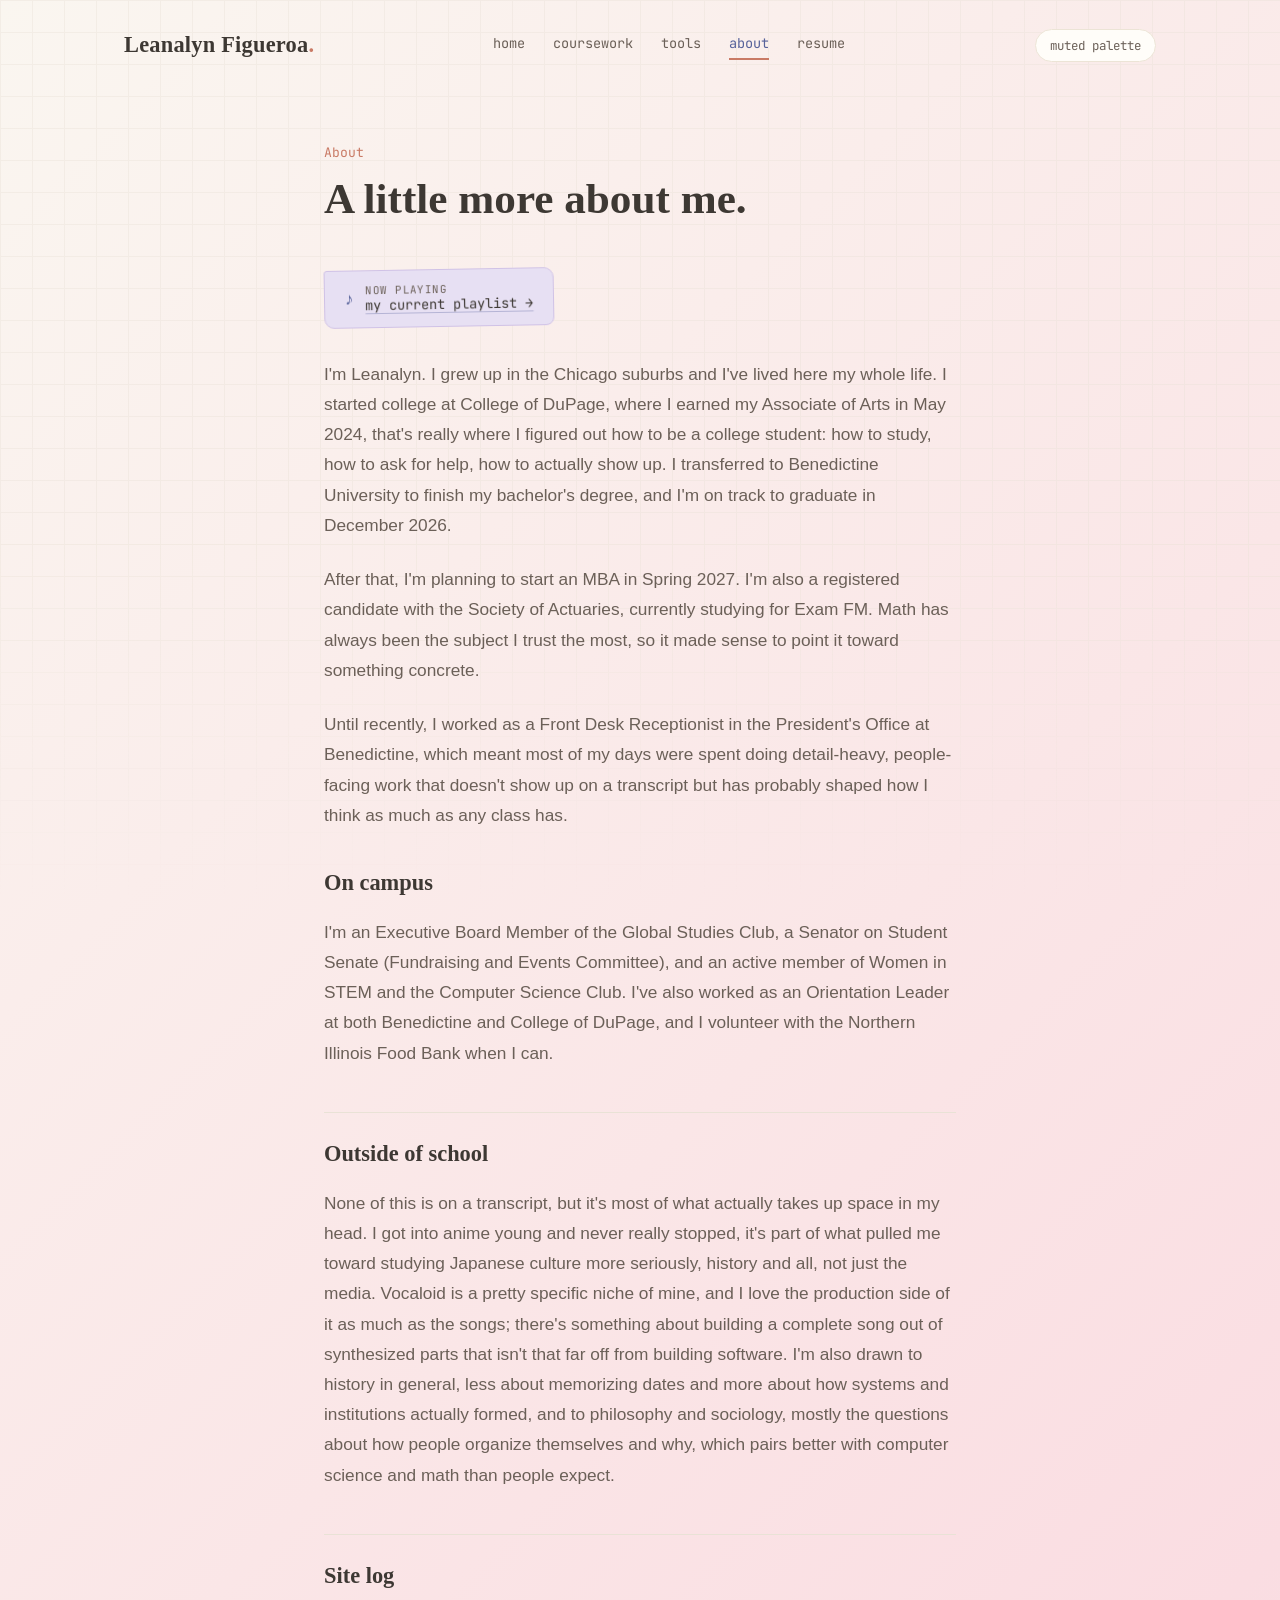
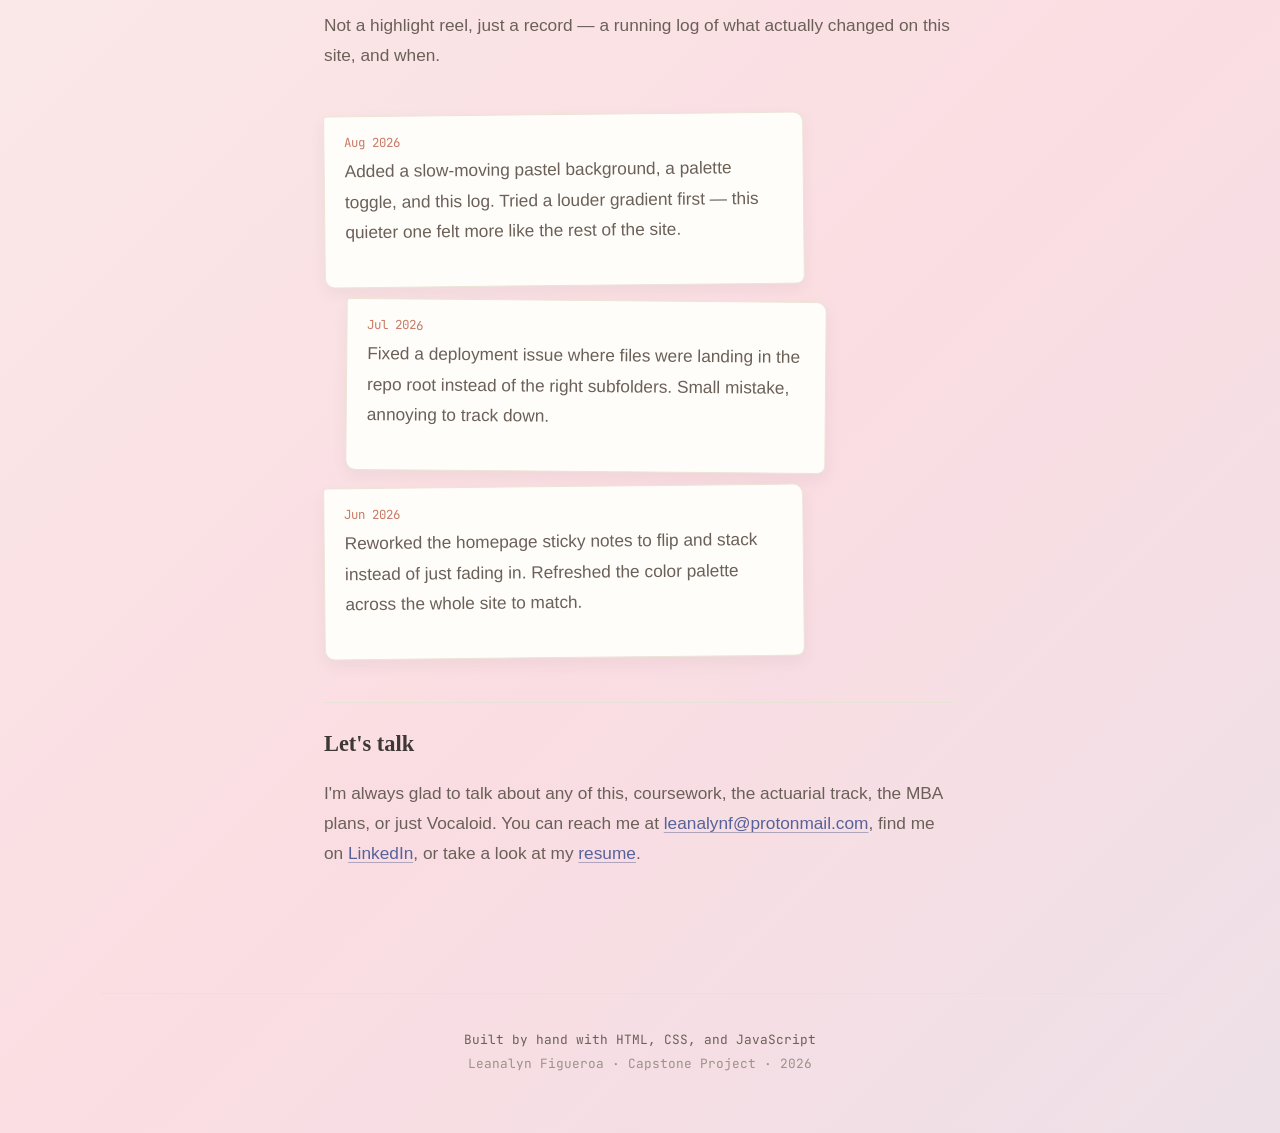
==== about.html @ 500e0f47 "Fix now playing link ID in about.html Updated the now playing link to use a proper ID." ====
<!DOCTYPE html>
<html lang="en">
<head>
<meta charset="UTF-8">
<meta name="viewport" content="width=device-width, initial-scale=1.0">
<title>About — Leanalyn Figueroa</title>
<link rel="preconnect" href="https://fonts.googleapis.com">
<link href="https://fonts.googleapis.com/css2?family=Caveat:wght@500;600;700&family=Kalam:wght@300;400;700&family=JetBrains+Mono:wght@400;500&display=swap" rel="stylesheet">
<link rel="stylesheet" href="css/style.css">
<link rel="stylesheet" href="css/about.css">
</head>
<body>

<div class="paper-grid"></div>

<header class="site-header">
  <a href="index.html" class="brand">Leanalyn Figueroa<span class="brand-dot">.</span></a>
  <nav class="main-nav">
    <a href="index.html">home</a>
    <a href="coursework.html">coursework</a>
    <a href="tools.html">tools</a>
    <a href="about.html" class="active">about</a>
    <a href="resume.html">resume</a>
  </nav>
  <div class="header-controls">
    <button class="theme-toggle" id="theme-toggle" aria-label="Switch color palette">muted palette</button>
    <button class="nav-toggle" aria-label="Open menu">☰</button>
  </div>
</header>

<div class="petal-layer" id="petal-layer" aria-hidden="true"></div>

<main>

  <section class="journal-entry">
    <p class="entry-date">About</p>
    <h1 class="entry-title">A little more about me.</h1>

    <!-- Edit me: point href at a Spotify/YouTube track or playlist link,
         and swap the text inside #now-playing-track -->
    <a class="now-playing" href="#" id="now-playing-link" target="_blank" rel="noopener">
      <span class="np-icon">♪</span>
      <span class="np-text">
        <span class="np-label">now playing</span>
        <span class="np-track" id="now-playing-track">my current playlist →</span>
      </span>
    </a>

    <div class="entry-body">
      <p>
        I'm Leanalyn. I grew up in the Chicago suburbs and I've lived here my
        whole life. I started college at College of DuPage, where I earned
        my Associate of Arts in May 2024, that's really where I figured out
        how to be a college student: how to study, how to ask for help, how
        to actually show up. I transferred to Benedictine University to
        finish my bachelor's degree, and I'm on track to graduate in
        December 2026.
      </p>

      <p>
        After that, I'm planning to start an MBA in Spring 2027. I'm also a
        registered candidate with the Society of Actuaries, currently
        studying for Exam FM. Math has always been the subject I trust the
        most, so it made sense to point it toward something concrete.
      </p>

      <p>
        Until recently, I worked as a Front Desk Receptionist in the
        President's Office at Benedictine, which meant most of my days
        were spent doing detail-heavy, people-facing work that doesn't
        show up on a transcript but has probably shaped how I think as
        much as any class has.
      </p>

      <h2 class="entry-h2">On campus</h2>
      <p>
        I'm an Executive Board Member of the Global Studies Club, a Senator
        on Student Senate (Fundraising and Events Committee), and an active
        member of Women in STEM and the Computer Science Club. I've also
        worked as an Orientation Leader at both Benedictine and College of
        DuPage, and I volunteer with the Northern Illinois Food Bank when I
        can.
      </p>

      <h2 class="entry-h2">Outside of school</h2>
      <p>
        None of this is on a transcript, but it's most of what actually
        takes up space in my head. I got into anime young and never really
        stopped, it's part of what pulled me toward studying Japanese
        culture more seriously, history and all, not just the media.
        Vocaloid is a pretty specific niche of mine, and I love the
        production side of it as much as the songs; there's something
        about building a complete song out of synthesized parts that isn't
        that far off from building software. I'm also drawn to history in
        general, less about memorizing dates and more about how systems and
        institutions actually formed, and to philosophy and sociology,
        mostly the questions about how people organize themselves and why,
        which pairs better with computer science and math than people
        expect.
      </p>

      <h2 class="entry-h2">Site log</h2>
      <p>
        Not a highlight reel, just a record — a running log of what
        actually changed on this site, and when.
      </p>
      <div class="site-log">
        <div class="log-entry">
          <span class="log-date">Aug 2026</span>
          <p class="log-text">Added a slow-moving pastel background, a palette toggle, and this log. Tried a louder gradient first — this quieter one felt more like the rest of the site.</p>
        </div>
        <div class="log-entry">
          <span class="log-date">Jul 2026</span>
          <p class="log-text">Fixed a deployment issue where files were landing in the repo root instead of the right subfolders. Small mistake, annoying to track down.</p>
        </div>
        <div class="log-entry">
          <span class="log-date">Jun 2026</span>
          <p class="log-text">Reworked the homepage sticky notes to flip and stack instead of just fading in. Refreshed the color palette across the whole site to match.</p>
        </div>
      </div>

      <h2 class="entry-h2">Let's talk</h2>
      <p>
        I'm always glad to talk about any of this, coursework, the
        actuarial track, the MBA plans, or just Vocaloid. You can reach me
        at <a href="mailto:leanalynf@protonmail.com">leanalynf@protonmail.com</a>,
        find me on
        <a href="https://linkedin.com/in/leanalyn-figueroa" target="_blank" rel="noopener">LinkedIn</a>,
        or take a look at my <a href="resume.html">resume</a>.
      </p>
    </div>
  </section>

</main>

<footer class="site-footer">
  <p>Built by hand with HTML, CSS, and JavaScript</p>
  <p class="footer-small">Leanalyn Figueroa · Capstone Project · 2026</p>
</footer>

<script src="js/main.js"></script>
</body>
</html>
---- css/style.css ----
/* ============================================
   TOKENS
   ============================================ */
:root {
  --paper: #FAF6F0;
  --ink: #3D3833;
  --ink-soft: #6B6058;
  --indigo: #57629A;
  --indigo-soft: #8893C5;
  --coral: #C97A65;
  --grid-line: #E9E2D6;
  --card-bg: #FFFDF9;
  --card-border: #ECE4D6;

  /* soft sticky-note palette, used on the homepage */
  --sticky-yellow: #FDF1C7;
  --sticky-yellow-border: #EAD89A;
  --sticky-pink: #FADDE2;
  --sticky-pink-border: #EBC0C7;
  --sticky-blue: #D8E7F2;
  --sticky-blue-border: #BBD6E9;
  --sticky-mint: #DCEEDC;
  --sticky-mint-border: #C2DCC0;
  --sticky-lavender: #E7E0F3;
  --sticky-lavender-border: #D0C2E6;

  --font-display: 'Fraunces', Georgia, serif;
  --font-body: 'Karla', sans-serif;
  --font-mono: 'JetBrains Mono', monospace;

  --max-width: 1080px;
}

/* ============================================
   MUTED PALETTE (theme toggle)
   same roles, softer/darker values — everything
   using the tokens above restyles automatically
   ============================================ */
[data-theme="muted"] {
  --paper: #EFE9E0;
  --ink: #34302C;
  --ink-soft: #635C55;
  --grid-line: #DCD3C4;
  --card-bg: #F5F0E8;
  --card-border: #DED4C2;

  --sticky-yellow: #E8DEC0;
  --sticky-yellow-border: #D2C299;
  --sticky-pink: #E0CBD0;
  --sticky-pink-border: #CDB0B6;
  --sticky-blue: #C7D6E0;
  --sticky-blue-border: #ABC1D0;
  --sticky-mint: #C9DCC8;
  --sticky-mint-border: #AECBAD;
  --sticky-lavender: #D6CDE3;
  --sticky-lavender-border: #BFB0D6;
}

* { box-sizing: border-box; }

html {
  scroll-behavior: smooth;
}

body {
  margin: 0;
  color: var(--ink);
  font-family: var(--font-body);
  font-size: 16px;
  line-height: 1.55;
  position: relative;

  /* soft pastel gradient, drifting very slowly */
  background: linear-gradient(135deg,
    var(--paper) 0%,
    var(--sticky-pink) 22%,
    var(--sticky-blue) 48%,
    var(--sticky-mint) 74%,
    var(--paper) 100%);
  background-size: 320% 320%;
  animation: gradient-drift 36s ease infinite;
  transition: background 0.5s ease;
}

@keyframes gradient-drift {
  0%   { background-position: 0% 50%; }
  50%  { background-position: 100% 50%; }
  100% { background-position: 0% 50%; }
}

/* ============================================
   GRID PAPER BACKGROUND
   ============================================ */
.paper-grid {
  position: fixed;
  inset: 0;
  z-index: -1;
  background-image:
    linear-gradient(var(--grid-line) 1px, transparent 1px),
    linear-gradient(90deg, var(--grid-line) 1px, transparent 1px);
  background-size: 32px 32px;
  opacity: 0.4;
  mask-image: linear-gradient(to bottom, black, black 60%, transparent 100%);
  transition: opacity 0.5s ease;
}

/* ============================================
   FLOATING PETALS
   a handful of small drifting marks behind the
   content — purely decorative, css-driven
   ============================================ */
.petal-layer {
  position: fixed;
  inset: 0;
  z-index: -1;
  overflow: hidden;
  pointer-events: none;
}
.petal {
  position: absolute;
  top: -6vh;
  color: var(--coral);
  opacity: 0;
  font-size: 14px;
  animation: petal-fall linear infinite;
  will-change: transform, opacity;
}
@keyframes petal-fall {
  0%   { transform: translateY(0) translateX(0) rotate(0deg); opacity: 0; }
  8%   { opacity: 0.35; }
  92%  { opacity: 0.35; }
  100% { transform: translateY(112vh) translateX(30px) rotate(180deg); opacity: 0; }
}

/* ============================================
   THEME TOGGLE
   ============================================ */
.theme-toggle {
  font-family: var(--font-mono);
  font-size: 0.78rem;
  color: var(--ink-soft);
  background: var(--card-bg);
  border: 1px solid var(--card-border);
  border-radius: 999px;
  padding: 7px 14px;
  cursor: pointer;
  margin-left: 12px;
  transition: transform 0.15s ease, color 0.15s ease, border-color 0.15s ease;
}
.theme-toggle:hover {
  color: var(--indigo);
  border-color: var(--indigo-soft);
  transform: translateY(-1px);
}

/* ============================================
   HEADER / NAV
   ============================================ */
.site-header {
  display: flex;
  align-items: center;
  justify-content: space-between;
  max-width: var(--max-width);
  margin: 0 auto;
  padding: 28px 24px 16px;
}

.brand {
  font-family: var(--font-display);
  font-weight: 700;
  font-size: 1.4rem;
  color: var(--ink);
  text-decoration: none;
  letter-spacing: 0.01em;
}
.brand-dot { color: var(--coral); }

.main-nav {
  display: flex;
  gap: 28px;
}
.main-nav a {
  font-family: var(--font-mono);
  font-size: 0.85rem;
  text-decoration: none;
  color: var(--ink-soft);
  position: relative;
  padding-bottom: 4px;
  transition: color 0.15s ease;
}
.main-nav a:hover,
.main-nav a.active {
  color: var(--indigo);
}
.main-nav a.active::after {
  content: "";
  position: absolute;
  left: 0;
  bottom: -2px;
  width: 100%;
  height: 2px;
  background: var(--coral);
}

.header-controls {
  display: flex;
  align-items: center;
  gap: 10px;
}

.nav-toggle {
  display: none;
  background: none;
  border: 1px solid var(--ink);
  border-radius: 4px;
  font-size: 1.1rem;
  padding: 4px 10px;
  cursor: pointer;
  transition: transform 0.25s ease, background 0.25s ease, color 0.25s ease;
}
.nav-toggle.is-open {
  transform: rotate(90deg);
  background: var(--ink);
  color: var(--paper);
}

/* ============================================
   JOURNAL ENTRY (homepage)
   ============================================ */
.journal-entry {
  max-width: 680px;
  margin: 0 auto;
  padding: 64px 24px 100px;
}

.entry-date {
  font-family: var(--font-mono);
  font-size: 0.82rem;
  color: var(--coral);
  margin: 0 0 10px;
}

.entry-title {
  font-family: var(--font-display);
  font-size: clamp(2rem, 4.5vw, 2.7rem);
  font-weight: 600;
  margin: 0 0 36px;
  line-height: 1.2;
}

.entry-body p {
  font-size: 1.08rem;
  line-height: 1.75;
  color: var(--ink-soft);
  margin: 0 0 24px;
}

.entry-body a {
  color: var(--indigo);
  text-decoration: underline;
  text-decoration-color: rgba(46, 58, 110, 0.35);
  text-underline-offset: 3px;
  transition: text-decoration-color 0.15s ease;
}
.entry-body a:hover {
  text-decoration-color: var(--coral);
  color: var(--coral);
}

.entry-signoff {
  font-family: var(--font-display);
  font-style: italic;
  font-size: 1.1rem;
  color: var(--ink);
  margin: 40px 0 0;
}

/* sub-headings within a journal entry body, used on
   coursework / about / tools pages */
.entry-h2 {
  font-family: var(--font-display);
  font-size: 1.4rem;
  font-weight: 600;
  color: var(--ink);
  margin: 44px 0 16px;
  padding-top: 24px;
  border-top: 1px solid var(--grid-line);
}
.entry-body h2.entry-h2:first-of-type {
  border-top: none;
  margin-top: 36px;
  padding-top: 0;
}

.entry-body strong {
  color: var(--ink);
  font-weight: 600;
}

/* ============================================
   MARGIN NOTES (hover/tap annotations)
   used inline within entry-body text, e.g. on
   the coursework page
   ============================================ */
.noted {
  position: relative;
  border-bottom: 1.5px dotted var(--indigo-soft);
  cursor: help;
}
.noted .note-pop {
  position: absolute;
  left: 0;
  bottom: calc(100% + 10px);
  width: 220px;
  background: var(--card-bg);
  border: 1px solid var(--card-border);
  border-radius: 4px 10px 8px 10px;
  padding: 12px 14px;
  box-shadow: 0 10px 22px rgba(61, 56, 51, 0.12);
  font-family: var(--font-mono);
  font-size: 0.78rem;
  line-height: 1.5;
  color: var(--ink-soft);
  opacity: 0;
  transform: translateY(6px);
  pointer-events: none;
  transition: opacity 0.18s ease, transform 0.18s ease;
  z-index: 5;
}
.noted:hover .note-pop,
.noted:focus .note-pop {
  opacity: 1;
  transform: translateY(0);
}
@media (max-width: 480px) {
  .noted .note-pop { width: 180px; }
}

/* ============================================
   SITE LOG
   a short, dated running log — styled as a small
   stack of sticky notes rather than a stack of
   sticky-note interactions
   ============================================ */
.site-log {
  margin: 44px 0 0;
  display: flex;
  flex-direction: column;
  gap: 14px;
}
.log-entry {
  background: var(--card-bg);
  border: 1px solid var(--card-border);
  border-radius: 3px 10px 8px 10px;
  padding: 16px 20px;
  box-shadow: 0 6px 16px rgba(61, 56, 51, 0.06);
  max-width: 480px;
}
.log-entry:nth-child(odd)  { transform: rotate(-0.6deg); }
.log-entry:nth-child(even) { transform: rotate(0.5deg); margin-left: 22px; }
.log-date {
  font-family: var(--font-mono);
  font-size: 0.78rem;
  color: var(--coral);
  display: block;
  margin-bottom: 4px;
}
.log-text {
  margin: 0;
  font-size: 0.92rem;
  line-height: 1.55;
  color: var(--ink-soft);
}

/* ============================================
   NOW PLAYING NOTE
   an editable link — point the href at a Spotify /
   YouTube track or playlist, and swap the track text
   ============================================ */
.now-playing {
  display: inline-flex;
  align-items: center;
  gap: 12px;
  background: var(--sticky-lavender);
  border: 1px solid var(--sticky-lavender-border);
  border-radius: 3px 10px 8px 10px;
  padding: 12px 20px;
  margin: 8px 0 32px;
  transform: rotate(-1deg);
  text-decoration: none;
  cursor: pointer;
  transition: transform 0.18s ease, box-shadow 0.18s ease, background 0.18s ease;
  box-shadow: 0 0 0 rgba(61, 56, 51, 0);
}
.now-playing:hover,
.now-playing:focus-visible {
  transform: rotate(-1deg) translateY(-2px);
  box-shadow: 0 8px 18px rgba(61, 56, 51, 0.12);
  background: var(--sticky-lavender);
}
.now-playing .np-icon {
  font-size: 1.05rem;
  color: var(--indigo);
  flex-shrink: 0;
}
.now-playing .np-text {
  display: flex;
  flex-direction: column;
  line-height: 1.3;
}
.now-playing .np-label {
  font-family: var(--font-mono);
  font-size: 0.68rem;
  letter-spacing: 0.04em;
  text-transform: uppercase;
  color: var(--ink-soft);
}
.now-playing .np-track {
  font-family: var(--font-mono);
  font-size: 0.85rem;
  color: var(--ink);
  text-decoration: underline;
  text-decoration-color: rgba(87, 98, 154, 0.35);
  text-underline-offset: 3px;
}
.now-playing:hover .np-track,
.now-playing:focus-visible .np-track {
  text-decoration-color: var(--coral);
  color: var(--coral);
}

/* btn classes still used on other pages (tools, about, resume) */
.btn {
  font-family: var(--font-mono);
  font-size: 0.9rem;
  text-decoration: none;
  padding: 13px 22px;
  border-radius: 6px;
  display: inline-block;
  transition: transform 0.15s ease, background 0.15s ease, color 0.15s ease;
}
.btn-primary {
  background: var(--indigo);
  color: var(--paper);
}
.btn-primary:hover {
  background: #454F82;
  transform: translateY(-1px);
}
.btn-ghost {
  border: 1px solid var(--ink);
  color: var(--ink);
}
.btn-ghost:hover {
  background: var(--ink);
  color: var(--paper);
}

/* ============================================
   FOOTER
   ============================================ */
.site-footer {
  max-width: var(--max-width);
  margin: 0 auto;
  padding: 32px 24px 56px;
  border-top: 1px solid var(--grid-line);
  text-align: center;
}
.site-footer p {
  font-family: var(--font-mono);
  font-size: 0.8rem;
  color: var(--ink-soft);
  margin: 4px 0;
}
.footer-small {
  color: #9C9288 !important;
}

/* ============================================
   RESPONSIVE
   ============================================ */
@media (max-width: 820px) {
  .main-nav {
    position: absolute;
    top: 76px;
    right: 24px;
    left: 24px;
    flex-direction: column;
    gap: 2px;
    background: var(--card-bg);
    border: 1px solid var(--card-border);
    border-radius: 10px;
    padding: 6px;
    box-shadow: 0 12px 28px rgba(61, 56, 51, 0.1);
    z-index: 50;

    max-height: 0;
    overflow: hidden;
    opacity: 0;
    transform: translateY(-6px);
    transition: max-height 0.3s ease, opacity 0.25s ease, transform 0.25s ease;
  }
  .main-nav.nav-open {
    max-height: 320px;
    opacity: 1;
    transform: translateY(0);
  }
  .main-nav a {
    padding: 12px 14px;
    border-radius: 6px;
  }
  .main-nav a:hover,
  .main-nav a.active {
    background: var(--paper);
  }
  .main-nav a.active::after {
    display: none;
  }
  .nav-toggle {
    display: inline-block;
  }
}

@media (max-width: 480px) {
  .journal-entry {
    padding: 40px 20px 70px;
  }
  .entry-body p {
    font-size: 1rem;
  }
  .theme-toggle {
    font-size: 0.7rem;
    padding: 6px 10px;
  }
}

/* ============================================
   ACCESSIBILITY
   ============================================ */
a:focus-visible,
button:focus-visible {
  outline: 2px solid var(--indigo);
  outline-offset: 2px;
}

@media (prefers-reduced-motion: reduce) {
  * {
    transition: none !important;
    scroll-behavior: auto !important;
  }
  body {
    animation: none !important;
    background-position: 0% 50% !important;
  }
  .petal-layer {
    display: none !important;
  }
}
---- css/about.css ----
/* page-specific overrides for about.html — currently none, shared journal-entry styles in style.css cover this page */
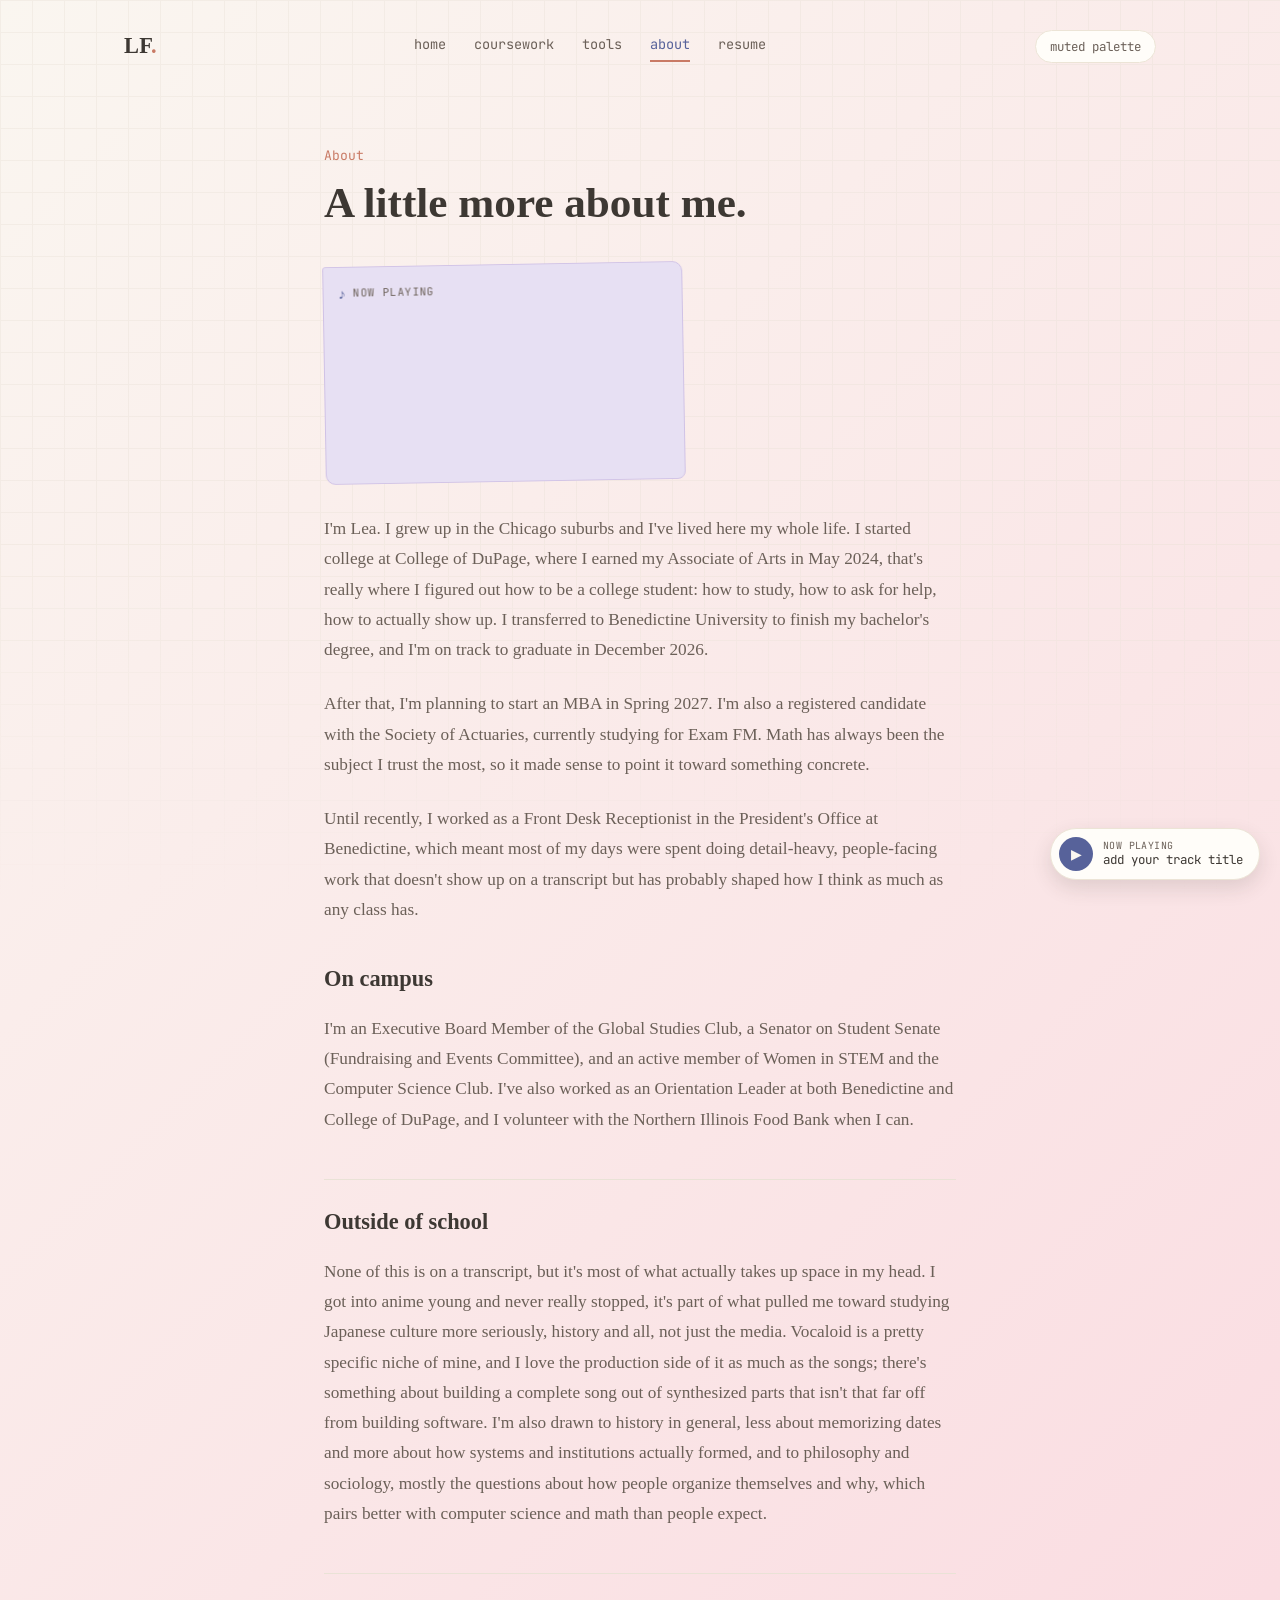
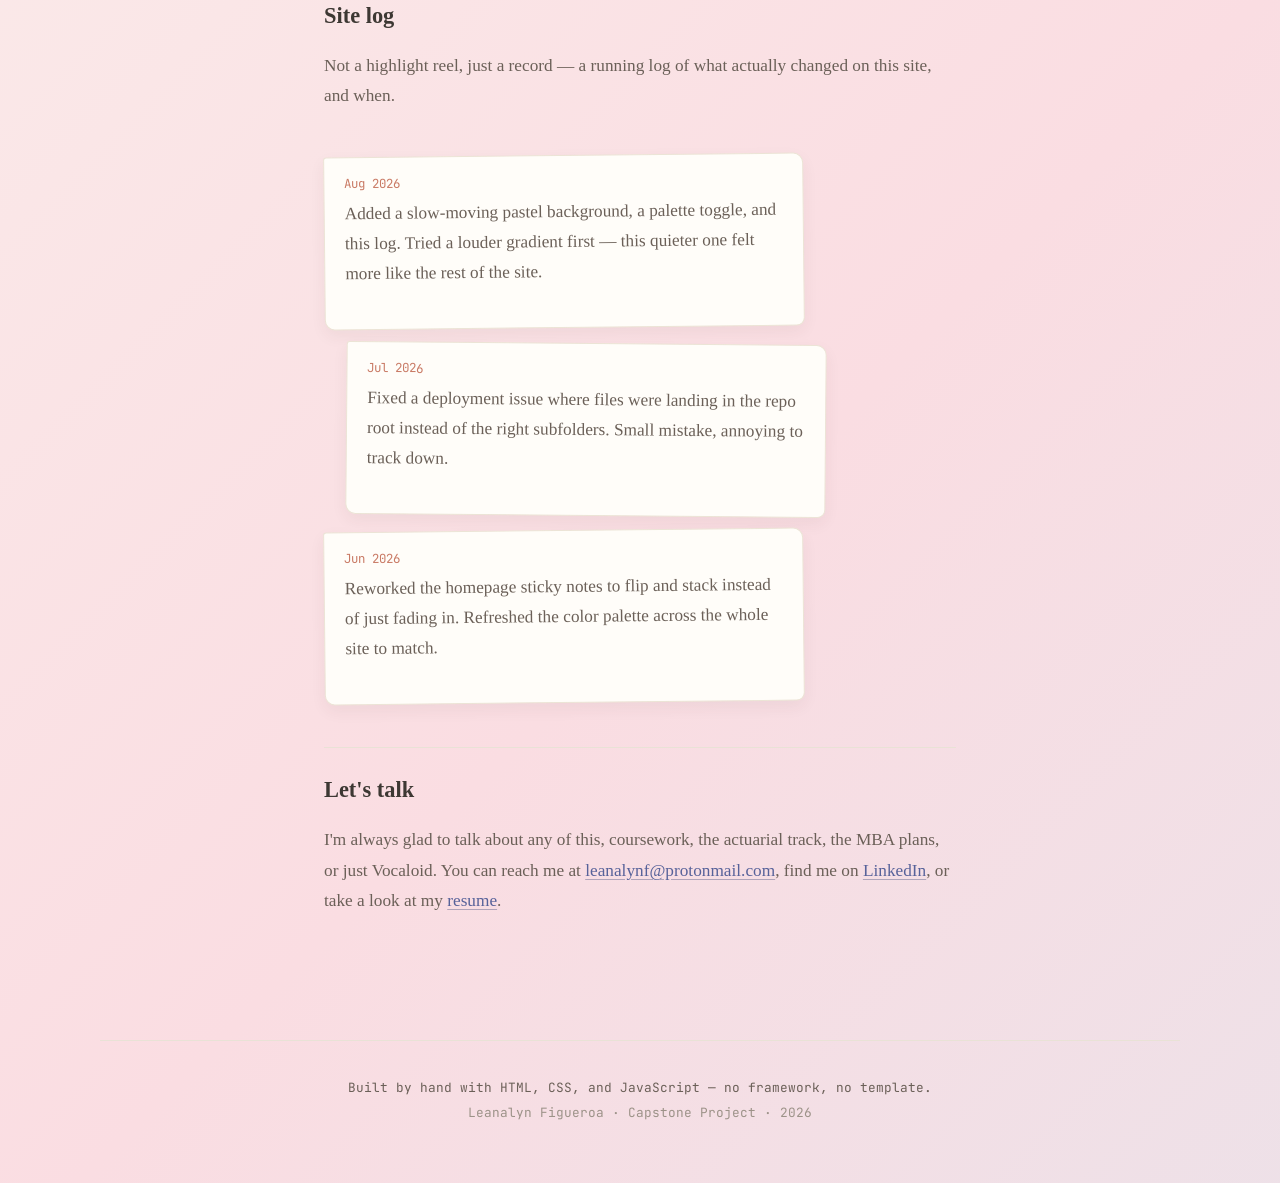
==== commit ceb4e021: "Add files via upload" ====
--- a/about.html
+++ b/about.html
@@ -14,7 +14,7 @@
 <div class="paper-grid"></div>
 
 <header class="site-header">
-  <a href="index.html" class="brand">Leanalyn Figueroa<span class="brand-dot">.</span></a>
+  <a href="index.html" class="brand">LF<span class="brand-dot">.</span></a>
   <nav class="main-nav">
     <a href="index.html">home</a>
     <a href="coursework.html">coursework</a>
@@ -36,19 +36,19 @@
     <p class="entry-date">About</p>
     <h1 class="entry-title">A little more about me.</h1>
 
-    <!-- Edit me: point href at a Spotify/YouTube track or playlist link,
-         and swap the text inside #now-playing-track -->
-    <a class="now-playing" href="#" id="now-playing-link" target="_blank" rel="noopener">
-      <span class="np-icon">♪</span>
-      <span class="np-text">
-        <span class="np-label">now playing</span>
-        <span class="np-track" id="now-playing-track">my current playlist →</span>
-      </span>
-    </a>
+    <!-- Edit me: swap the list/v IDs for a different YouTube video or playlist -->
+    <div class="now-playing-embed">
+      <span class="np-embed-label"><span class="np-icon">♪</span> now playing</span>
+      <iframe
+        src="https://www.youtube.com/embed/l43QVKRmXsg?list=RDl43QVKRmXsg"
+        width="100%" height="152" frameborder="0"
+        allow="autoplay; clipboard-write; encrypted-media; fullscreen; picture-in-picture"
+        allowfullscreen loading="lazy"></iframe>
+    </div>
 
     <div class="entry-body">
       <p>
-        I'm Leanalyn. I grew up in the Chicago suburbs and I've lived here my
+        I'm Lea. I grew up in the Chicago suburbs and I've lived here my
         whole life. I started college at College of DuPage, where I earned
         my Associate of Arts in May 2024, that's really where I figured out
         how to be a college student: how to study, how to ask for help, how
@@ -134,7 +134,7 @@
 </main>
 
 <footer class="site-footer">
-  <p>Built by hand with HTML, CSS, and JavaScript</p>
+  <p>Built by hand with HTML, CSS, and JavaScript — no framework, no template.</p>
   <p class="footer-small">Leanalyn Figueroa · Capstone Project · 2026</p>
 </footer>
 
--- a/css/style.css
+++ b/css/style.css
@@ -24,8 +24,8 @@
   --sticky-lavender: #E7E0F3;
   --sticky-lavender-border: #D0C2E6;
 
-  --font-display: 'Fraunces', Georgia, serif;
-  --font-body: 'Karla', sans-serif;
+  --font-display: 'Caveat', cursive;
+  --font-body: 'Kalam', cursive;
   --font-mono: 'JetBrains Mono', monospace;
 
   --max-width: 1080px;
@@ -66,8 +66,8 @@
   margin: 0;
   color: var(--ink);
   font-family: var(--font-body);
-  font-size: 16px;
-  line-height: 1.55;
+  font-size: 18px;
+  line-height: 1.65;
   position: relative;
 
   /* soft pastel gradient, drifting very slowly */
@@ -269,8 +269,7 @@
 
 .entry-signoff {
   font-family: var(--font-display);
-  font-style: italic;
-  font-size: 1.1rem;
+  font-size: 1.3rem;
   color: var(--ink);
   margin: 40px 0 0;
 }
@@ -373,63 +372,110 @@
 }
 
 /* ============================================
-   NOW PLAYING NOTE
-   an editable link — point the href at a Spotify /
-   YouTube track or playlist, and swap the track text
-   ============================================ */
-.now-playing {
-  display: inline-flex;
-  align-items: center;
-  gap: 12px;
+   NOW PLAYING EMBED
+   an actual YouTube (or Spotify) player, dropped
+   in place of the old link — swap the src to change
+   the video/playlist
+   ============================================ */
+.now-playing-embed {
+  max-width: 360px;
+  margin: 8px 0 32px;
   background: var(--sticky-lavender);
   border: 1px solid var(--sticky-lavender-border);
   border-radius: 3px 10px 8px 10px;
-  padding: 12px 20px;
-  margin: 8px 0 32px;
+  padding: 14px 14px 16px;
   transform: rotate(-1deg);
-  text-decoration: none;
-  cursor: pointer;
-  transition: transform 0.18s ease, box-shadow 0.18s ease, background 0.18s ease;
-  box-shadow: 0 0 0 rgba(61, 56, 51, 0);
-}
-.now-playing:hover,
-.now-playing:focus-visible {
-  transform: rotate(-1deg) translateY(-2px);
-  box-shadow: 0 8px 18px rgba(61, 56, 51, 0.12);
-  background: var(--sticky-lavender);
-}
-.now-playing .np-icon {
-  font-size: 1.05rem;
-  color: var(--indigo);
-  flex-shrink: 0;
-}
-.now-playing .np-text {
-  display: flex;
-  flex-direction: column;
-  line-height: 1.3;
-}
-.now-playing .np-label {
+}
+.np-embed-label {
+  display: flex;
+  align-items: center;
+  gap: 6px;
   font-family: var(--font-mono);
   font-size: 0.68rem;
   letter-spacing: 0.04em;
   text-transform: uppercase;
   color: var(--ink-soft);
-}
-.now-playing .np-track {
-  font-family: var(--font-mono);
+  margin-bottom: 10px;
+}
+.np-embed-label .np-icon {
+  font-size: 0.9rem;
+  color: var(--indigo);
+}
+.now-playing-embed iframe {
+  display: block;
+  border-radius: 10px;
+  width: 100%;
+}
+
+/* ============================================
+   MINI PLAYER
+   fixed, persists in look/behavior across pages by
+   resuming saved position + play state on each load
+   ============================================ */
+.mini-player {
+  position: fixed;
+  right: 20px;
+  bottom: 20px;
+  z-index: 100;
+  display: flex;
+  align-items: center;
+  gap: 10px;
+  background: var(--card-bg);
+  border: 1px solid var(--card-border);
+  border-radius: 999px;
+  padding: 8px 16px 8px 8px;
+  box-shadow: 0 8px 20px rgba(61, 56, 51, 0.14);
+}
+.mini-player-toggle {
+  width: 34px;
+  height: 34px;
+  border-radius: 50%;
+  border: none;
+  background: var(--indigo);
+  color: var(--paper);
   font-size: 0.85rem;
+  cursor: pointer;
+  display: flex;
+  align-items: center;
+  justify-content: center;
+  flex-shrink: 0;
+  transition: transform 0.15s ease, background 0.15s ease;
+}
+.mini-player-toggle:hover {
+  transform: scale(1.06);
+  background: var(--coral);
+}
+.mini-player-info {
+  display: flex;
+  flex-direction: column;
+  line-height: 1.25;
+  max-width: 160px;
+}
+.mini-player-label {
+  font-family: var(--font-mono);
+  font-size: 0.62rem;
+  letter-spacing: 0.04em;
+  text-transform: uppercase;
+  color: var(--ink-soft);
+}
+.mini-player-title {
+  font-family: var(--font-mono);
+  font-size: 0.78rem;
   color: var(--ink);
-  text-decoration: underline;
-  text-decoration-color: rgba(87, 98, 154, 0.35);
-  text-underline-offset: 3px;
-}
-.now-playing:hover .np-track,
-.now-playing:focus-visible .np-track {
-  text-decoration-color: var(--coral);
-  color: var(--coral);
-}
-
-/* btn classes still used on other pages (tools, about, resume) */
+  white-space: nowrap;
+  overflow: hidden;
+  text-overflow: ellipsis;
+}
+@media (max-width: 480px) {
+  .mini-player {
+    right: 12px;
+    bottom: 12px;
+    padding: 6px 12px 6px 6px;
+  }
+  .mini-player-info {
+    max-width: 110px;
+  }
+}
 .btn {
   font-family: var(--font-mono);
   font-size: 0.9rem;
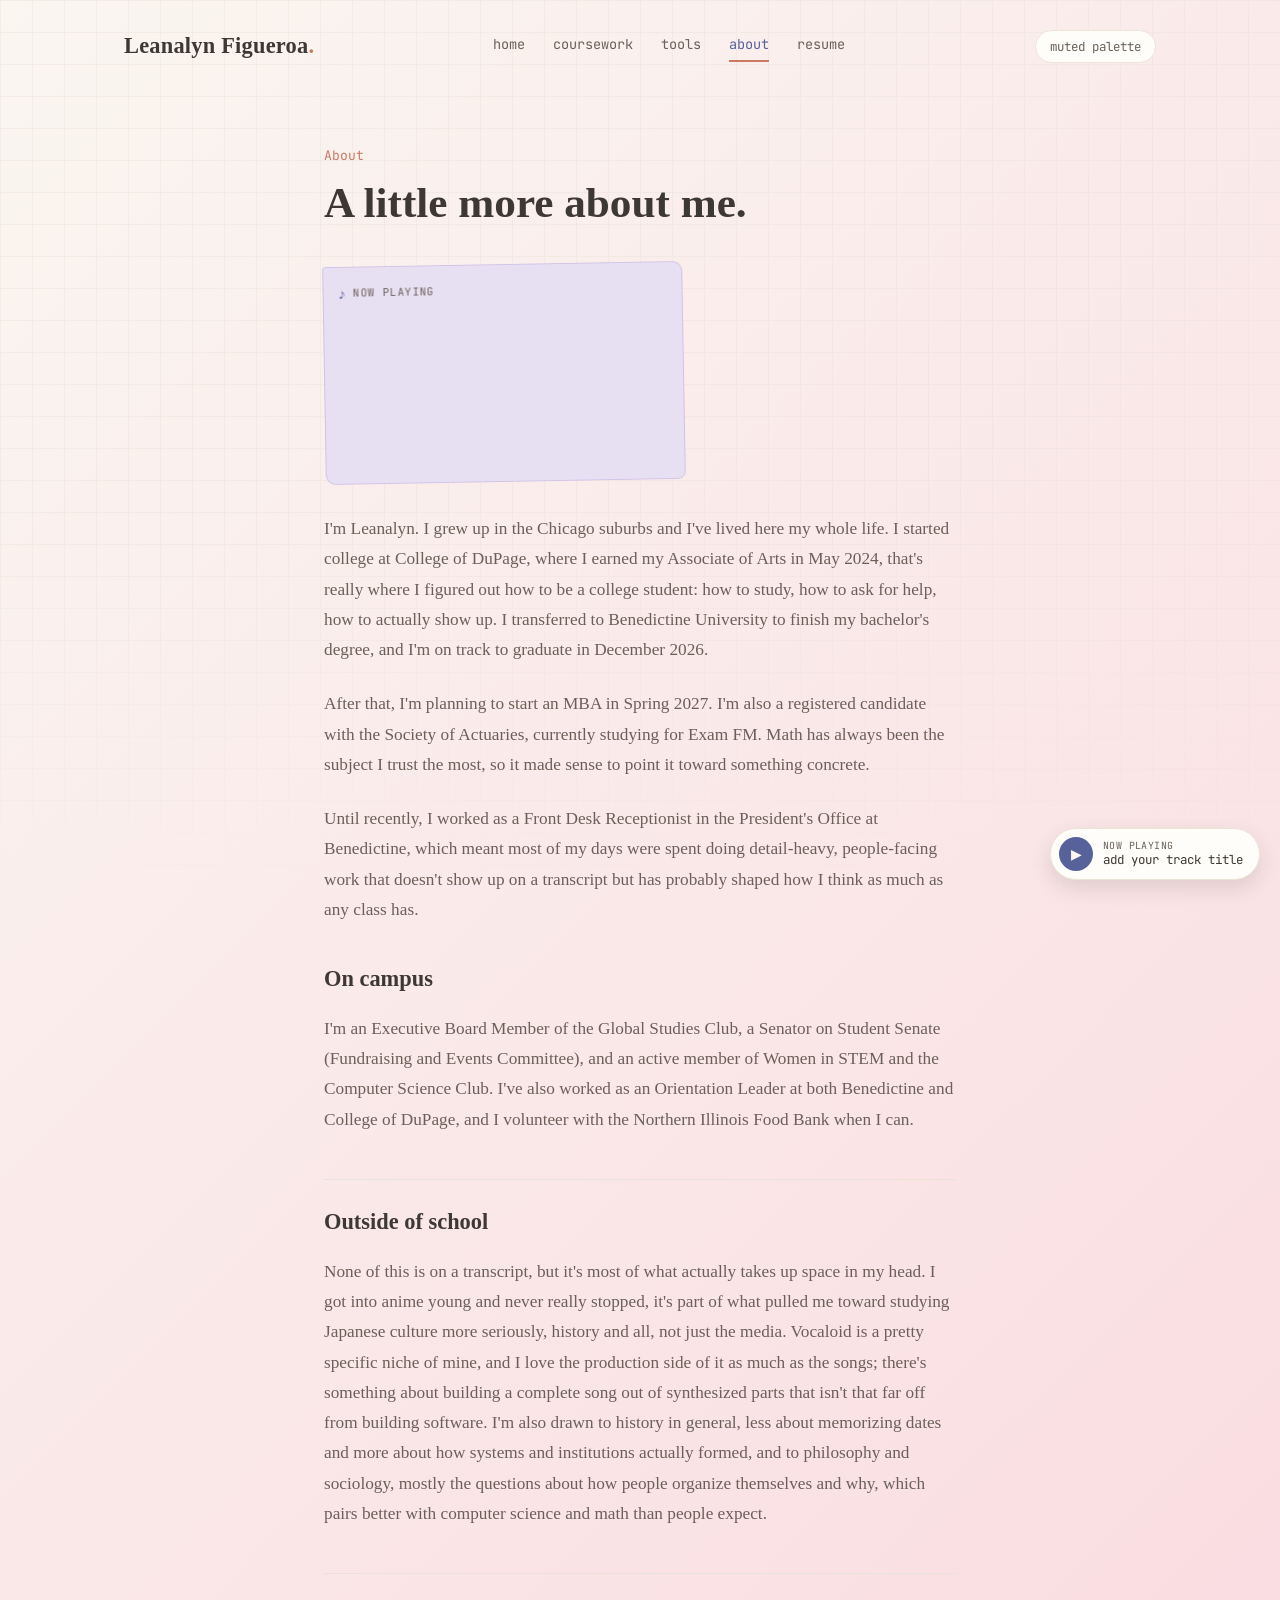
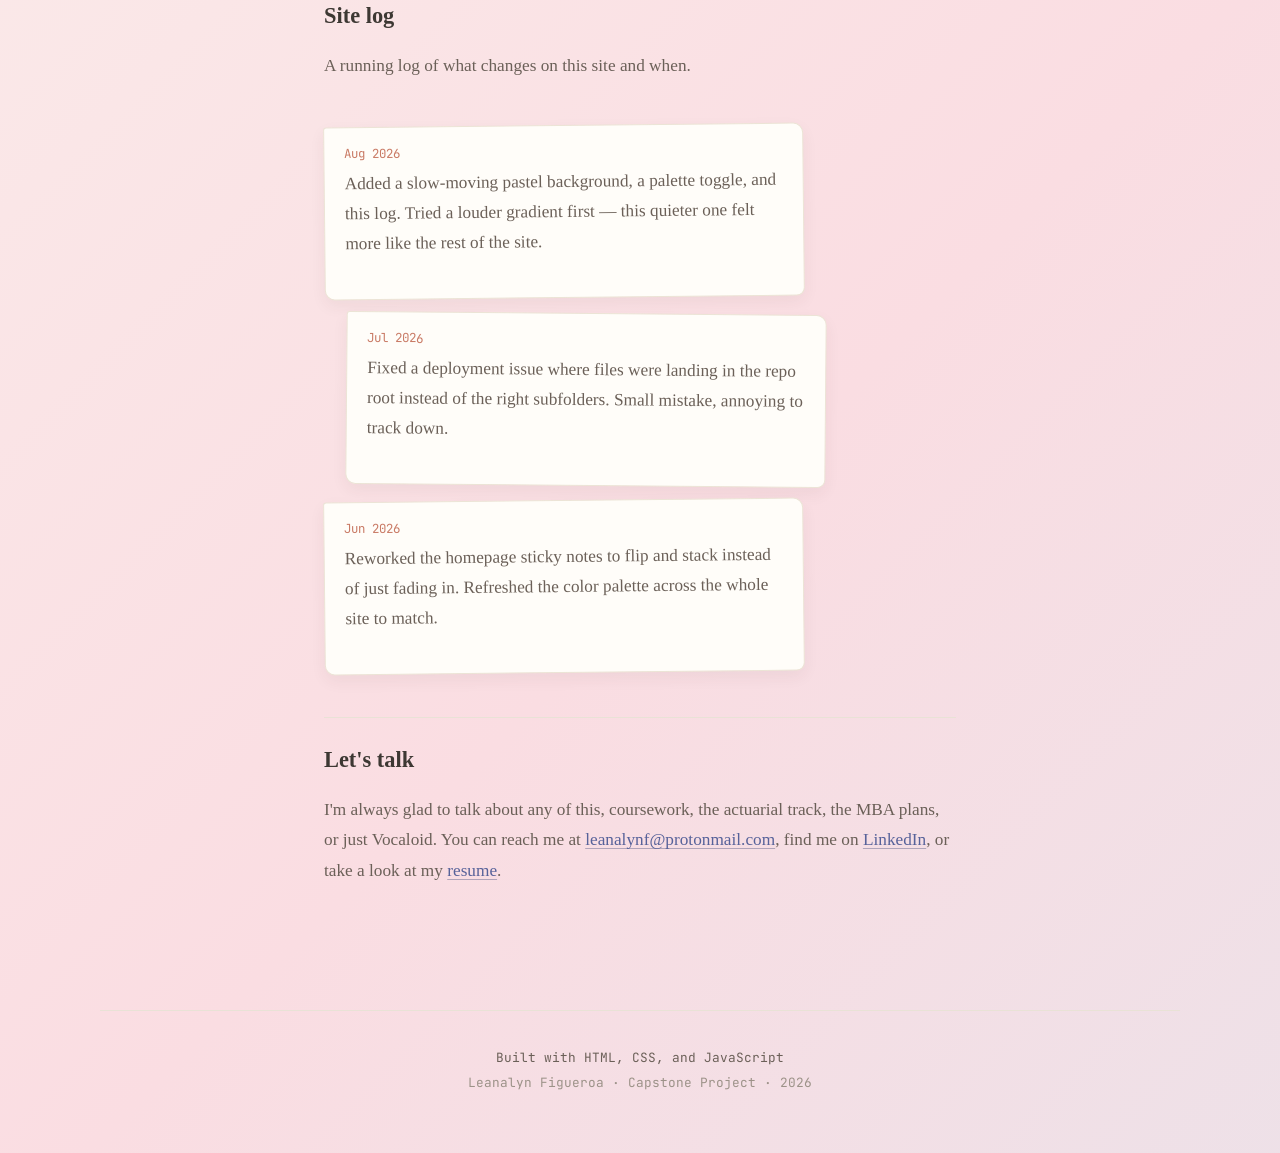
==== commit 1705b1e8: "Update about.html" ====
--- a/about.html
+++ b/about.html
@@ -14,7 +14,7 @@
 <div class="paper-grid"></div>
 
 <header class="site-header">
-  <a href="index.html" class="brand">LF<span class="brand-dot">.</span></a>
+  <a href="index.html" class="brand">Leanalyn Figueroa<span class="brand-dot">.</span></a>
   <nav class="main-nav">
     <a href="index.html">home</a>
     <a href="coursework.html">coursework</a>
@@ -48,7 +48,7 @@
 
     <div class="entry-body">
       <p>
-        I'm Lea. I grew up in the Chicago suburbs and I've lived here my
+        I'm Leanalyn. I grew up in the Chicago suburbs and I've lived here my
         whole life. I started college at College of DuPage, where I earned
         my Associate of Arts in May 2024, that's really where I figured out
         how to be a college student: how to study, how to ask for help, how
@@ -101,8 +101,7 @@
 
       <h2 class="entry-h2">Site log</h2>
       <p>
-        Not a highlight reel, just a record — a running log of what
-        actually changed on this site, and when.
+        A running log of what changes on this site and when.
       </p>
       <div class="site-log">
         <div class="log-entry">
@@ -134,7 +133,7 @@
 </main>
 
 <footer class="site-footer">
-  <p>Built by hand with HTML, CSS, and JavaScript — no framework, no template.</p>
+  <p>Built with HTML, CSS, and JavaScript</p>
   <p class="footer-small">Leanalyn Figueroa · Capstone Project · 2026</p>
 </footer>
 
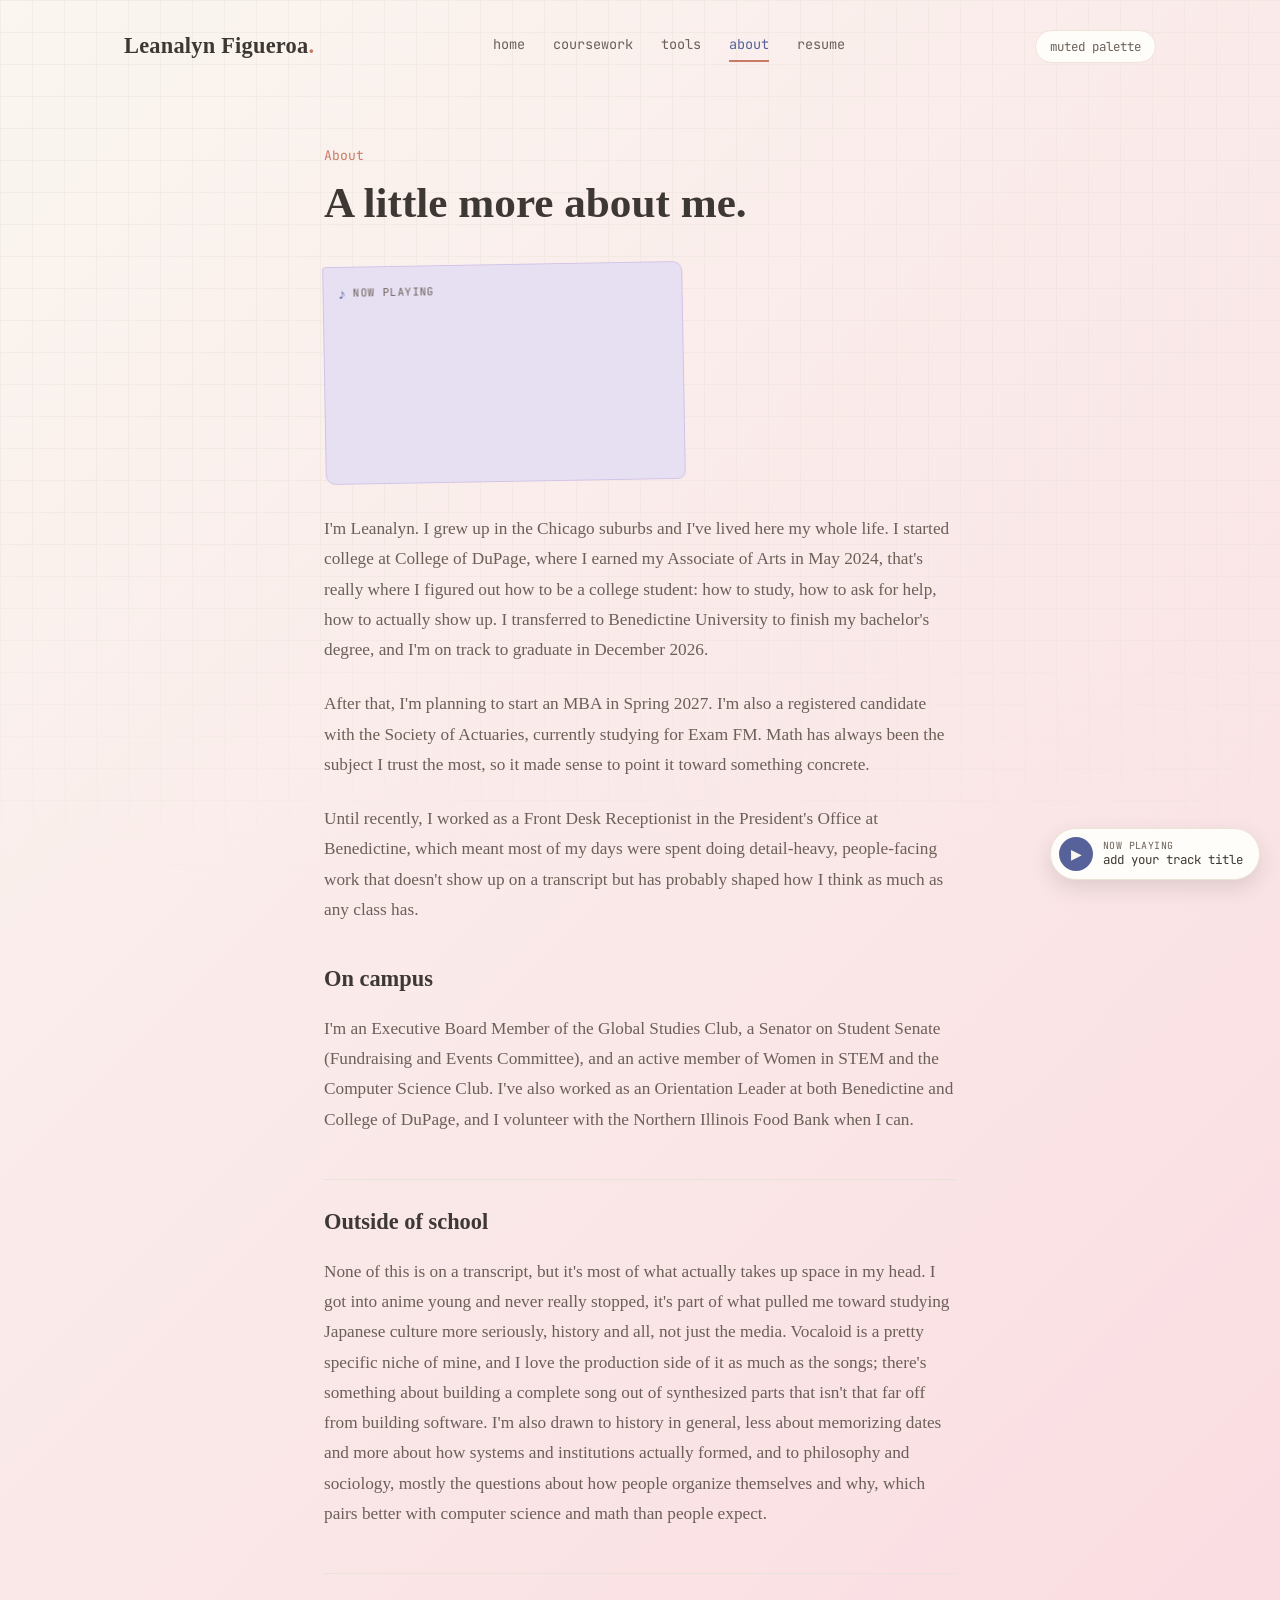
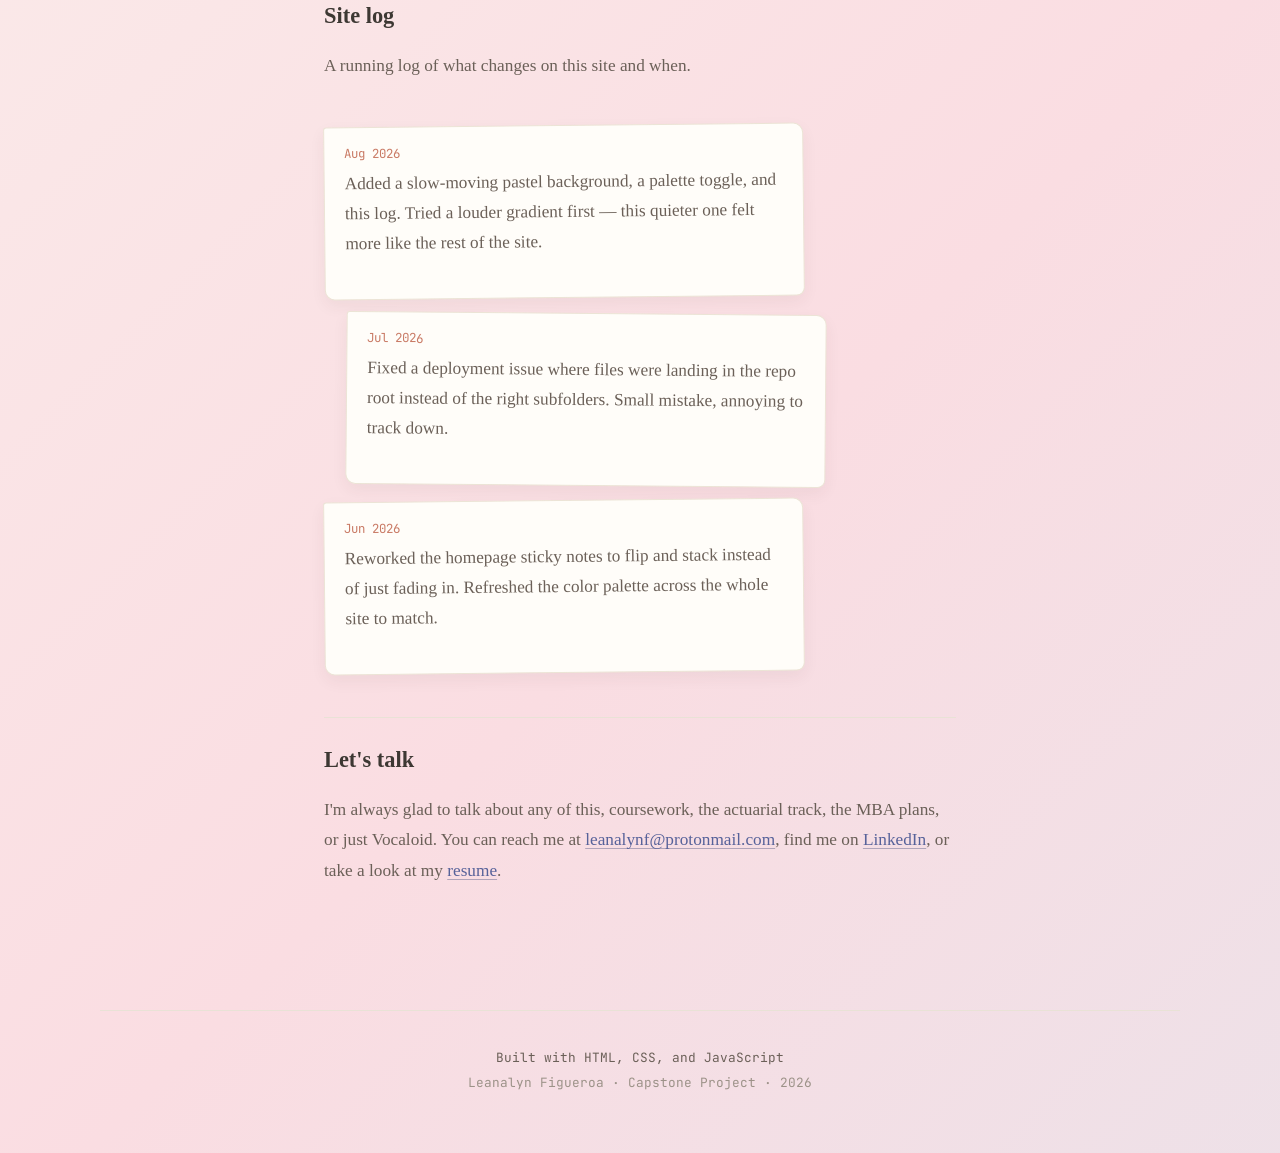
==== commit 56466744: "Replace font link with new styles in about.html" ====
--- a/about.html
+++ b/about.html
@@ -5,7 +5,7 @@
 <meta name="viewport" content="width=device-width, initial-scale=1.0">
 <title>About — Leanalyn Figueroa</title>
 <link rel="preconnect" href="https://fonts.googleapis.com">
-<link href="https://fonts.googleapis.com/css2?family=Caveat:wght@500;600;700&family=Kalam:wght@300;400;700&family=JetBrains+Mono:wght@400;500&display=swap" rel="stylesheet">
+<link href="https://fonts.googleapis.com/css2?family=Fraunces:ital,opsz,wght@0,9..144,400;0,9..144,500;0,9..144,600;0,9..144,700;1,9..144,500&family=Karla:wght@400;500;600;700&family=JetBrains+Mono:wght@400;500&display=swap" rel="stylesheet">
 <link rel="stylesheet" href="css/style.css">
 <link rel="stylesheet" href="css/about.css">
 </head>
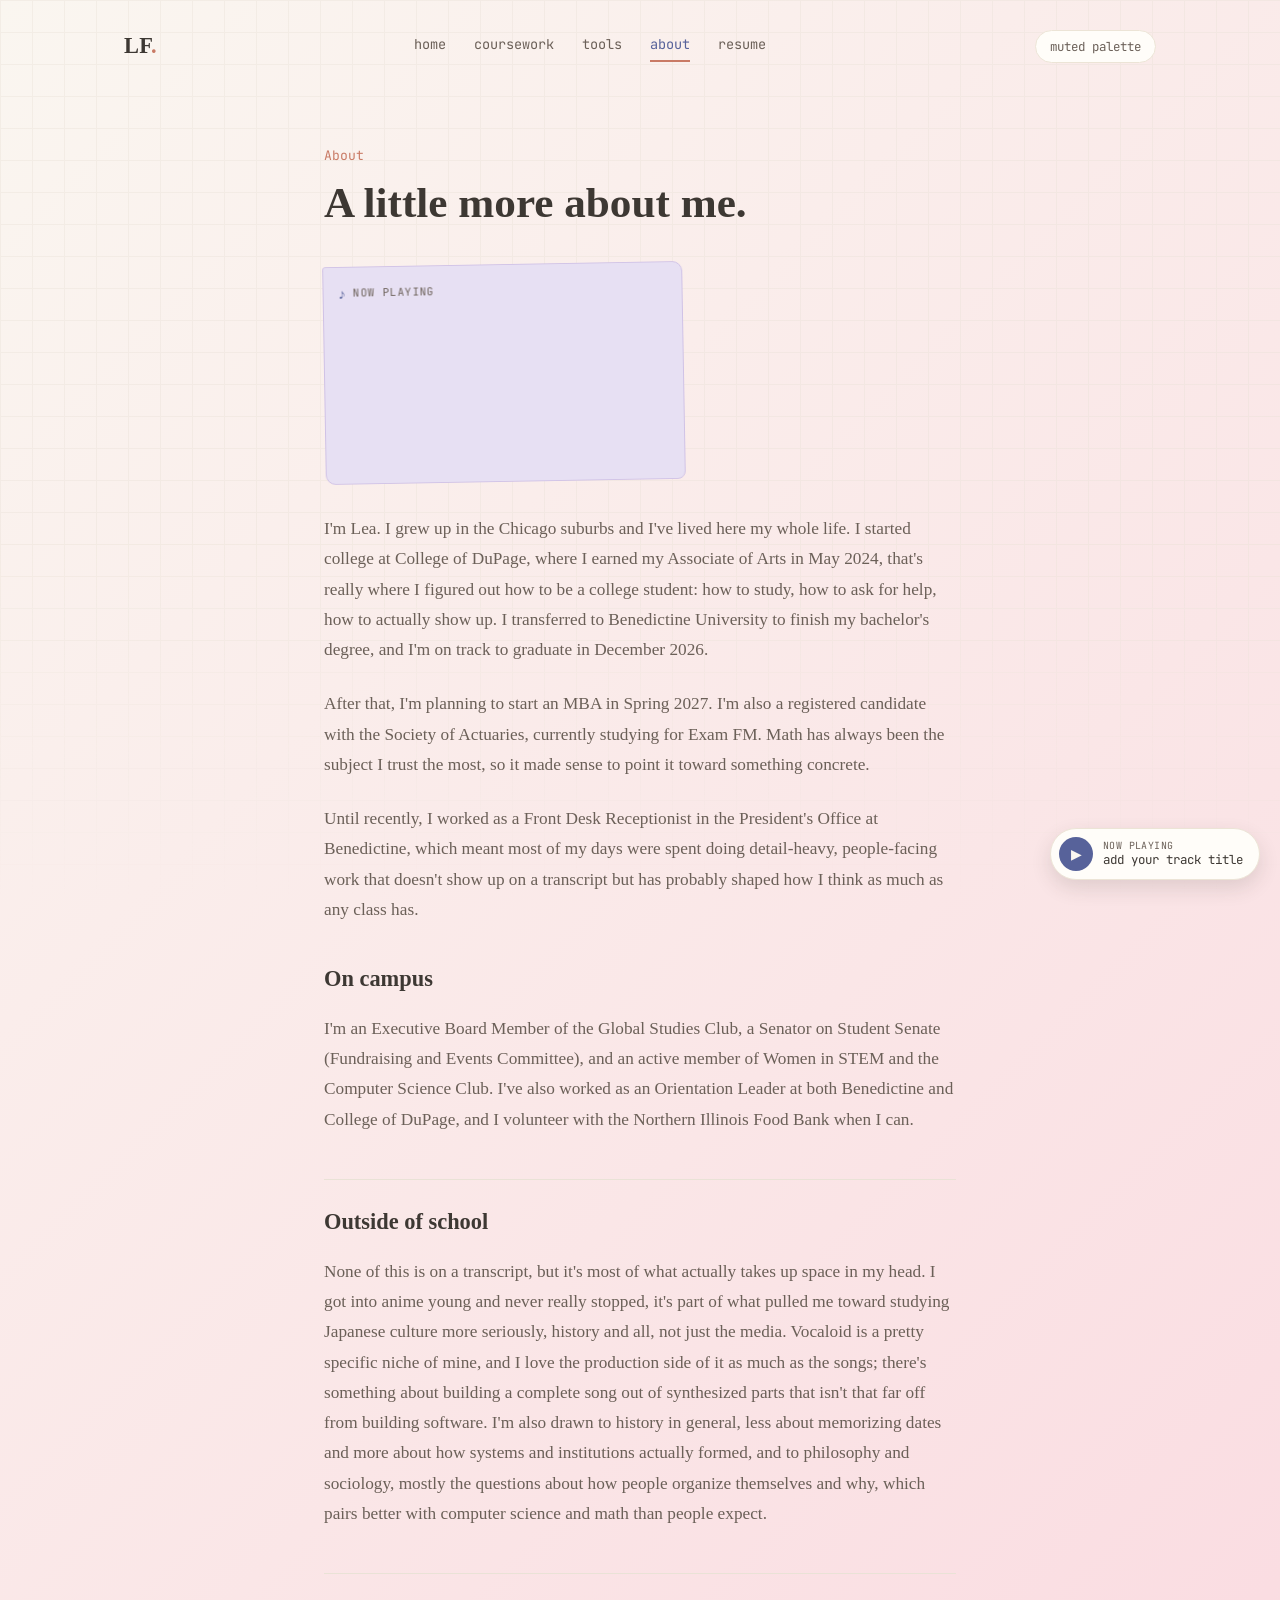
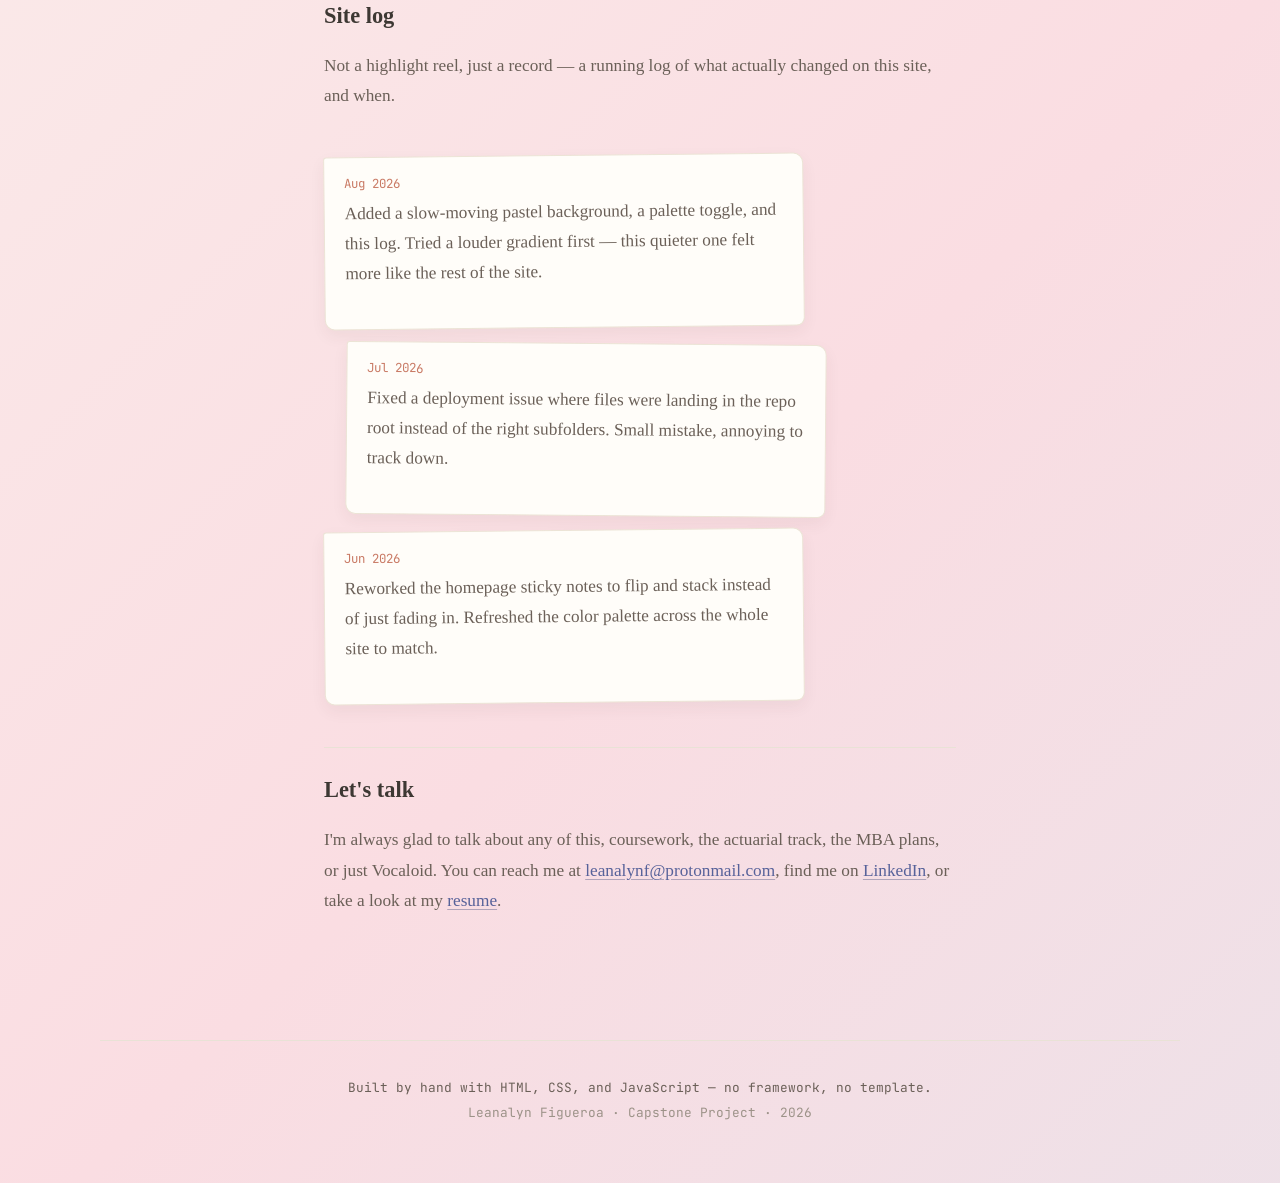
==== commit 32b31e10: "Add files via upload" ====
--- a/about.html
+++ b/about.html
@@ -5,7 +5,7 @@
 <meta name="viewport" content="width=device-width, initial-scale=1.0">
 <title>About — Leanalyn Figueroa</title>
 <link rel="preconnect" href="https://fonts.googleapis.com">
-<link href="https://fonts.googleapis.com/css2?family=Fraunces:ital,opsz,wght@0,9..144,400;0,9..144,500;0,9..144,600;0,9..144,700;1,9..144,500&family=Karla:wght@400;500;600;700&family=JetBrains+Mono:wght@400;500&display=swap" rel="stylesheet">
+<link href="https://fonts.googleapis.com/css2?family=Source+Serif+4:ital,opsz,wght@0,8..60,400;0,8..60,500;0,8..60,600;0,8..60,700;1,8..60,400&family=Space+Grotesk:wght@400;500;600;700&family=JetBrains+Mono:wght@400;500&display=swap" rel="stylesheet">
 <link rel="stylesheet" href="css/style.css">
 <link rel="stylesheet" href="css/about.css">
 </head>
@@ -14,7 +14,7 @@
 <div class="paper-grid"></div>
 
 <header class="site-header">
-  <a href="index.html" class="brand">Leanalyn Figueroa<span class="brand-dot">.</span></a>
+  <a href="index.html" class="brand">LF<span class="brand-dot">.</span></a>
   <nav class="main-nav">
     <a href="index.html">home</a>
     <a href="coursework.html">coursework</a>
@@ -48,7 +48,7 @@
 
     <div class="entry-body">
       <p>
-        I'm Leanalyn. I grew up in the Chicago suburbs and I've lived here my
+        I'm Lea. I grew up in the Chicago suburbs and I've lived here my
         whole life. I started college at College of DuPage, where I earned
         my Associate of Arts in May 2024, that's really where I figured out
         how to be a college student: how to study, how to ask for help, how
@@ -101,7 +101,8 @@
 
       <h2 class="entry-h2">Site log</h2>
       <p>
-        A running log of what changes on this site and when.
+        Not a highlight reel, just a record — a running log of what
+        actually changed on this site, and when.
       </p>
       <div class="site-log">
         <div class="log-entry">
@@ -133,7 +134,7 @@
 </main>
 
 <footer class="site-footer">
-  <p>Built with HTML, CSS, and JavaScript</p>
+  <p>Built by hand with HTML, CSS, and JavaScript — no framework, no template.</p>
   <p class="footer-small">Leanalyn Figueroa · Capstone Project · 2026</p>
 </footer>
 
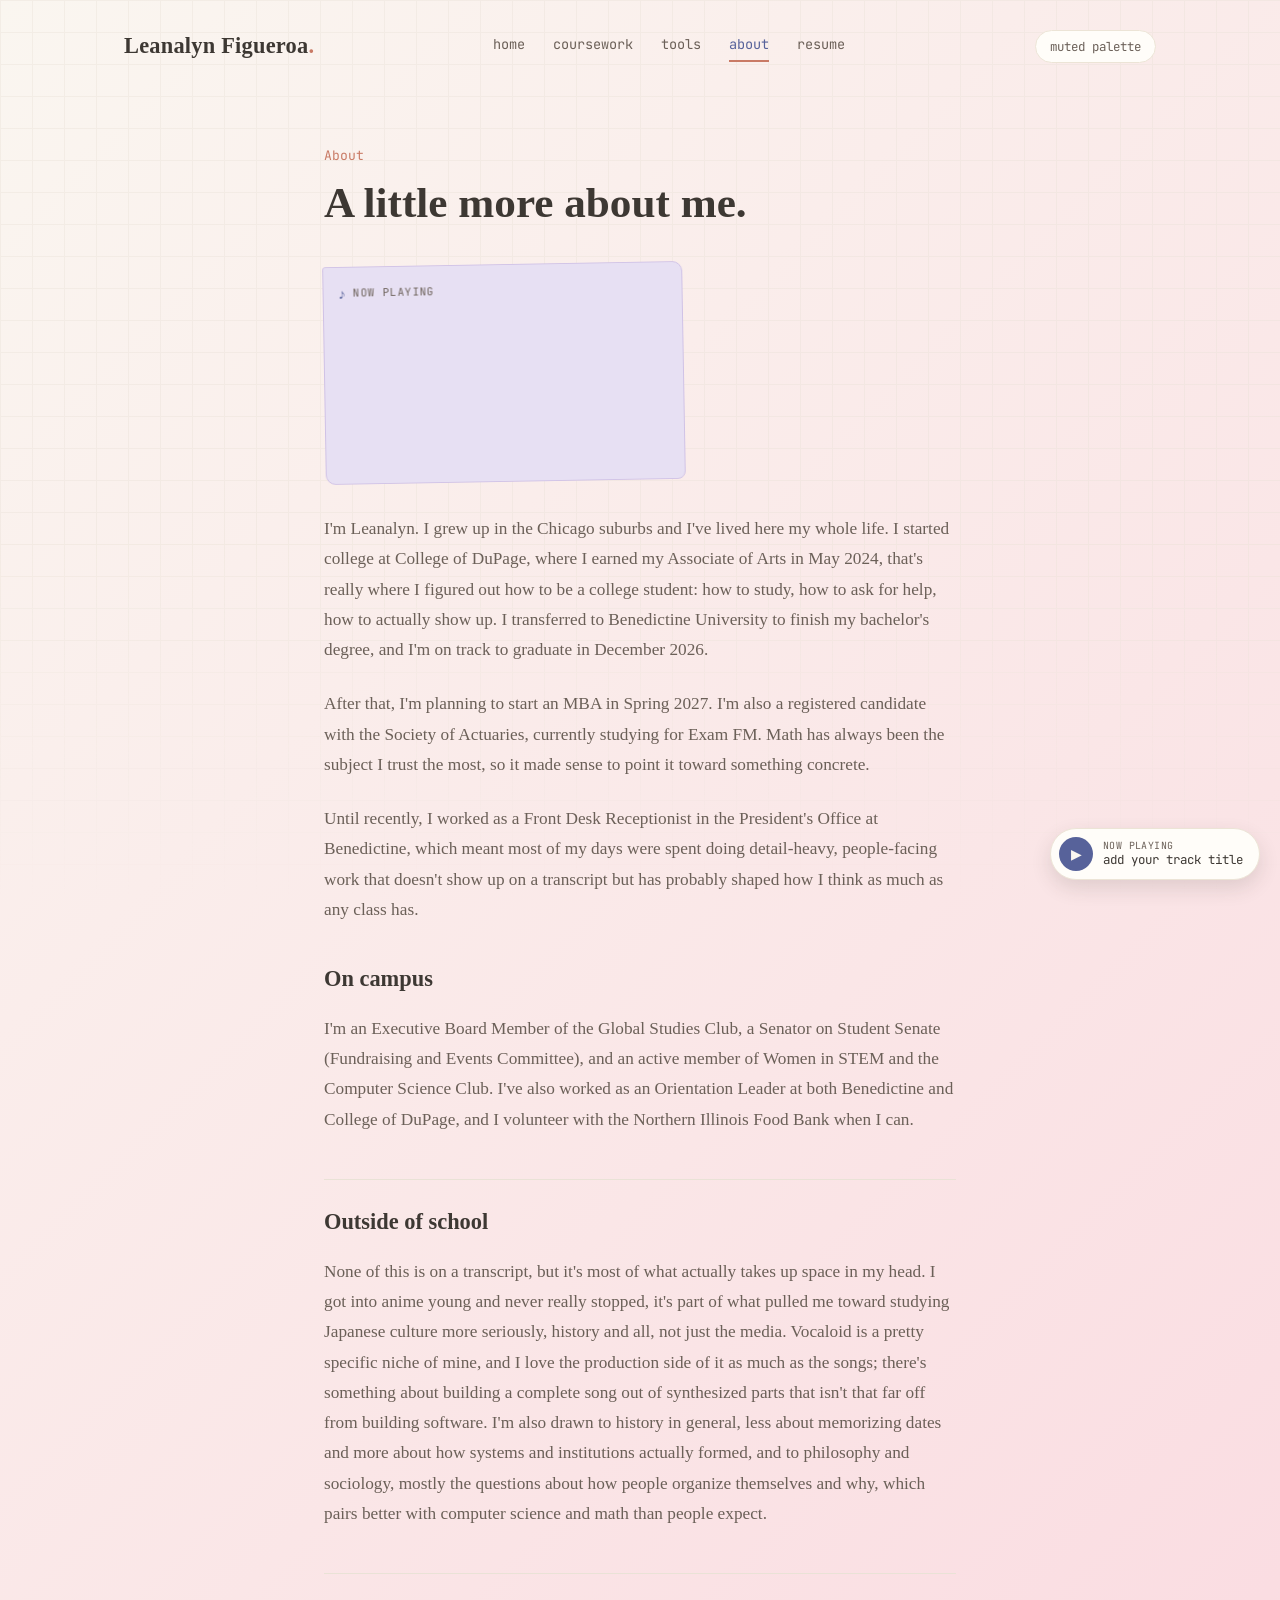
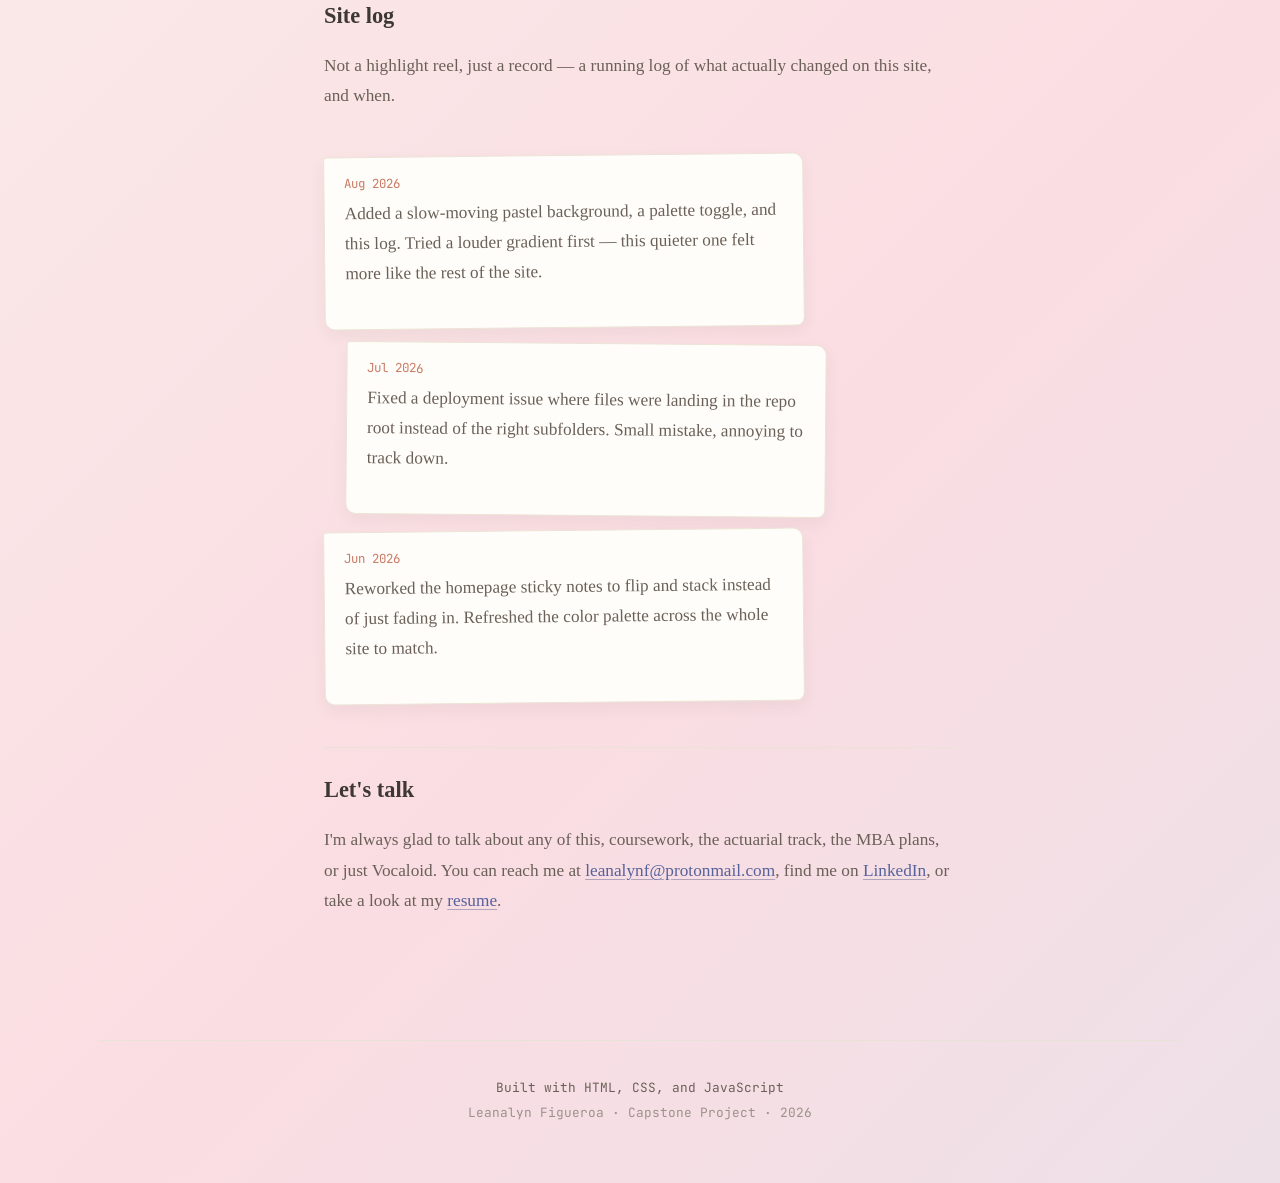
==== commit 0e1955ef: "Update personal details and footer text in about.html" ====
--- a/about.html
+++ b/about.html
@@ -14,7 +14,7 @@
 <div class="paper-grid"></div>
 
 <header class="site-header">
-  <a href="index.html" class="brand">LF<span class="brand-dot">.</span></a>
+  <a href="index.html" class="brand">Leanalyn Figueroa<span class="brand-dot">.</span></a>
   <nav class="main-nav">
     <a href="index.html">home</a>
     <a href="coursework.html">coursework</a>
@@ -48,7 +48,7 @@
 
     <div class="entry-body">
       <p>
-        I'm Lea. I grew up in the Chicago suburbs and I've lived here my
+        I'm Leanalyn. I grew up in the Chicago suburbs and I've lived here my
         whole life. I started college at College of DuPage, where I earned
         my Associate of Arts in May 2024, that's really where I figured out
         how to be a college student: how to study, how to ask for help, how
@@ -134,7 +134,7 @@
 </main>
 
 <footer class="site-footer">
-  <p>Built by hand with HTML, CSS, and JavaScript — no framework, no template.</p>
+  <p>Built with HTML, CSS, and JavaScript</p>
   <p class="footer-small">Leanalyn Figueroa · Capstone Project · 2026</p>
 </footer>
 
